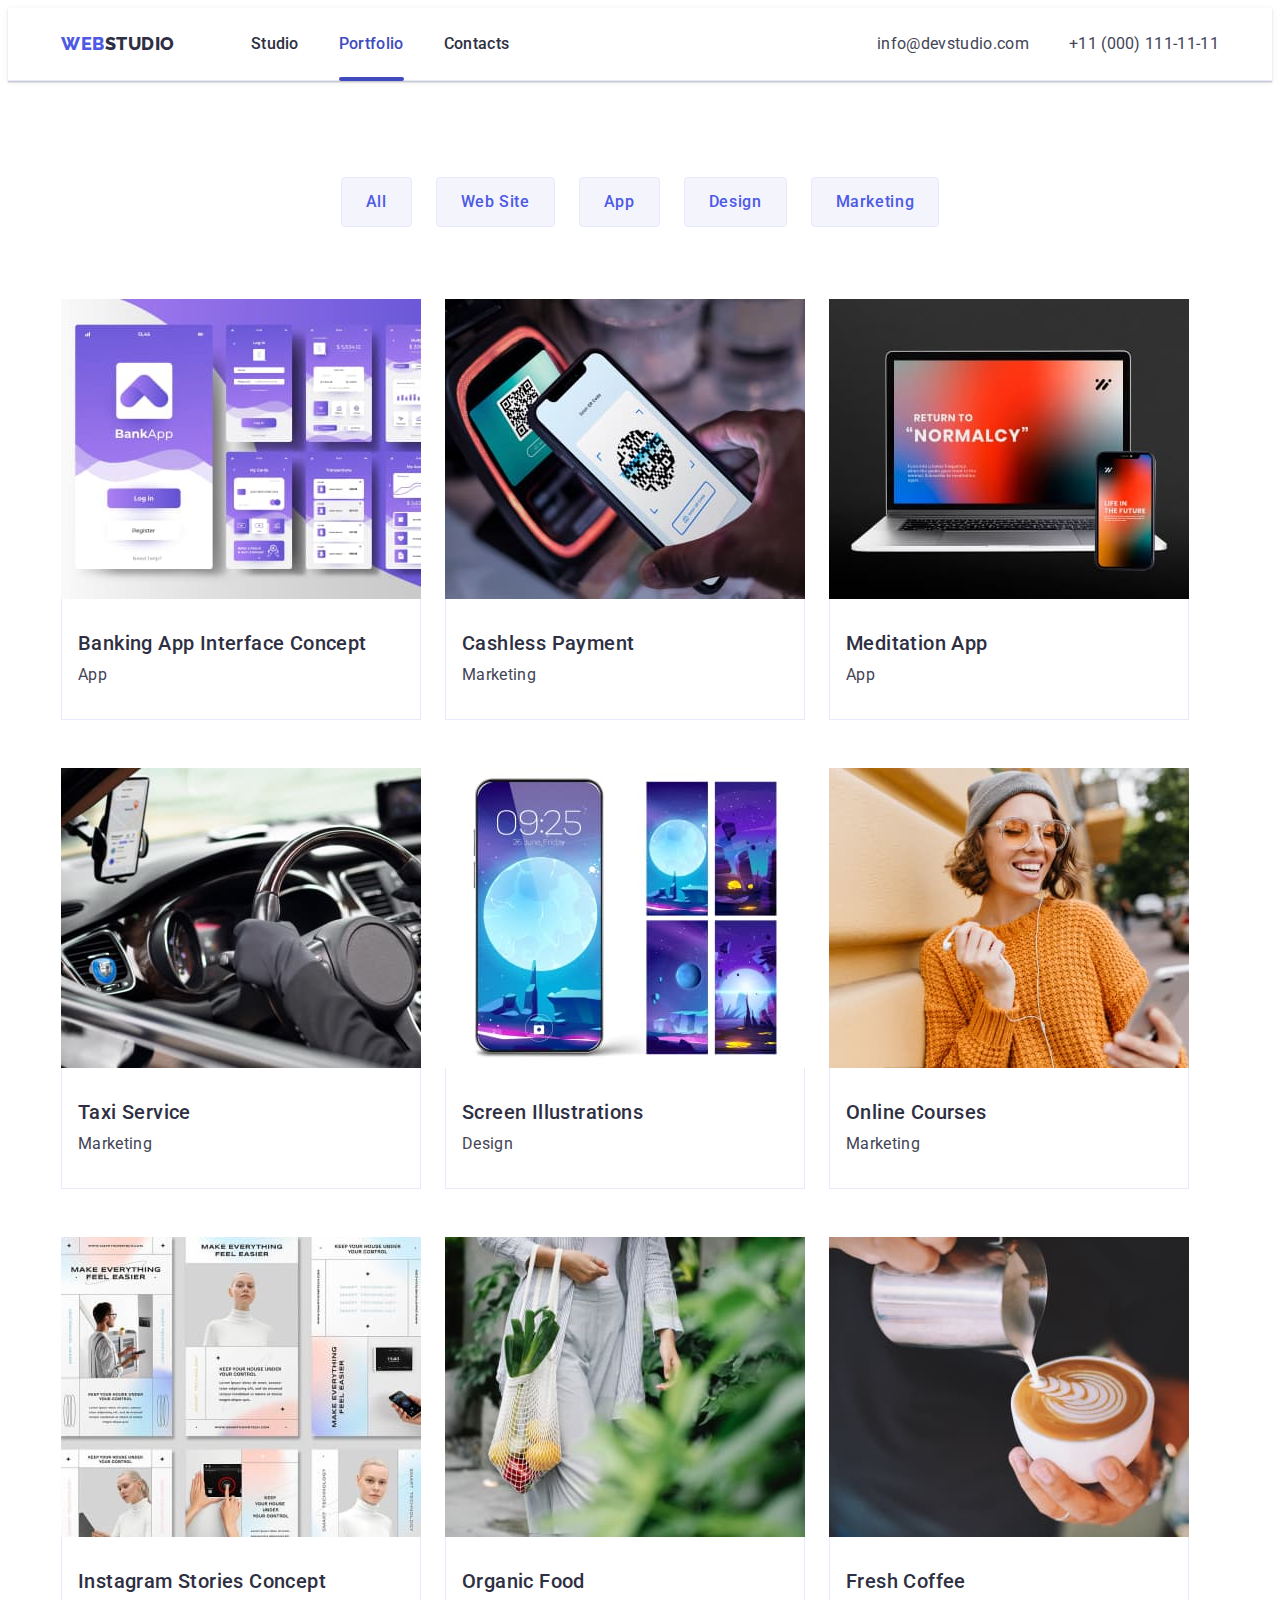
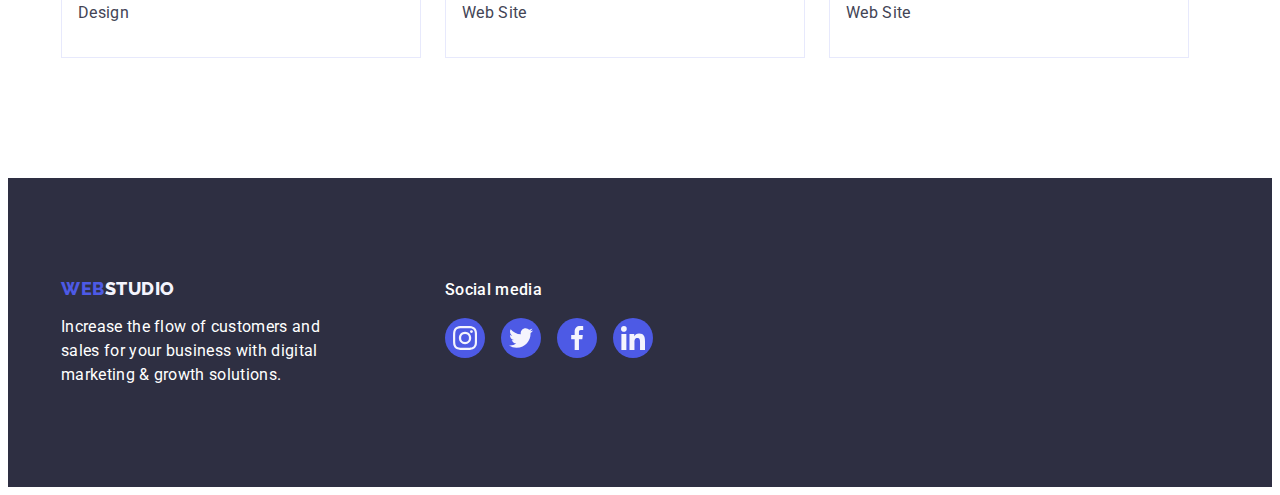
==== portfolio.html @ d09ba8a0 "init" ====
<!DOCTYPE html>
<html lang="en">

<head>
    <meta charset="UTF-8" />
    <meta http-equiv="X-UA-Compatible" content="IE=edge" />
    <meta name="viewport" content="width=device-width, initial-scale=1.0" />
    <title>Portfolio</title>
    <link rel="preconnect" href="https://fonts.googleapis.com">
    <link rel="preconnect" href="https://fonts.gstatic.com" crossorigin>
    <link href="https://fonts.googleapis.com/css2?family=Raleway:wght@800&family=Roboto:wght@400;500;700&display=swap"
        rel="stylesheet">
    <link rel="stylesheet" href="https://cdnjs.cloudflare.com/ajax/libs/modern-normalize/1.1.0/modern-normalize.min.css"
        integrity="sha512-wpPYUAdjBVSE4KJnH1VR1HeZfpl1ub8YT/NKx4PuQ5NmX2tKuGu6U/JRp5y+Y8XG2tV+wKQpNHVUX03MfMFn9Q=="
        crossorigin="anonymous" referrerpolicy="no-referrer" />
    <link rel="stylesheet" href="./css/styles.css" />
</head>

<body>
    <!-- start header -->
    <header class="header">
        <div class="header-container container">
            <nav class="header-nav">
                <a href="./index.html" class="logo link">Web<span class="logo-dark">Studio</span></a>
                <ul class="header-list list">
                    <li class="header-list-item">
                        <a class="header-item link" href="./index.html">Studio</a>
                    </li>
                    <li class="header-list-item">
                        <a class="header-item link active" href="./portfolio.html">Portfolio</a>
                    </li>
                    <li class="header-list-item">
                        <a class="header-item link" href="">Contacts</a>
                    </li>
                </ul>
            </nav>
            <address class="address">
                <ul class="address-list list">
                    <li class="address-list-item">
                        <a class="address-link link" href="mailto:info@devstudio.com">info@devstudio.com</a>
                    </li>
                    <li class="address-list-item">
                        <a class="address-link link" href="tel:+110001111111">+11 (000) 111-11-11</a>
                    </li>
                </ul>
            </address>
        </div>
    </header>
    <!-- start main -->

    <main>
        <!-- filters -->
        <!-- <aside></aside> -->
        <section class="section-portfolio">
            <div class="container">
                <h1 class="visually-hidden">Portfolio</h1>
                <ul class="filter-list list">
                    <li class="filter-list-item"><button class="btn-filter" type="button">All</button></li>
                    <li class="filter-list-item"><button class="btn-filter" type="button">Web Site</button></li>
                    <li class="filter-list-item"><button class="btn-filter" type="button">App</button></li>
                    <li class="filter-list-item"><button class="btn-filter" type="button">Design</button></li>
                    <li class="filter-list-item"><button class="btn-filter" type="button">Marketing</button></li>
                </ul>
                <ul class="advantages list">
                    <li class="advantages-list">
                        <a class="advantages-item link" href="">
                            <div class="card-thumb">
                                <img class="advantages-images" src="./images/portfolio/bankapp.jpg"
                                    alt="Cashless Payment" width="360" />
                                <p class="overlay-text">14 Stylish and User-Friendly App Design Concepts · Task
                                    Manager App · Calorie Tracker App · Exotic Fruit Ecommerce App · Cloud Storage App
                                </p>
                            </div>
                            <div class="card-item">
                                <h2 class="advantages-title">Banking App Interface Concept</h2>
                                <p class="advantages-p">App</p>
                            </div>
                        </a>
                    </li>
                    <li class="advantages-list">
                        <a class="advantages-item link" href="">
                            <div class="card-thumb">
                                <img class="advantages-images" src="./images/portfolio/payment.jpg"
                                    alt="Cashless Payment" width="360" />
                                <p class="overlay-text">14 Stylish and User-Friendly App Design Concepts · Task
                                    Manager App · Calorie Tracker App · Exotic Fruit Ecommerce App · Cloud Storage App
                                </p>
                            </div>
                            <div class="card-item">
                                <h2 class="advantages-title">Cashless Payment</h2>
                                <p class="advantages-p">Marketing</p>
                            </div>
                        </a>
                    </li>
                    <li class="advantages-list">
                        <a class="advantages-item link" href="">
                            <div class="card-thumb">
                                <img class="advantages-images" src="./images/portfolio/meditation.jpg"
                                    alt="Meditation App" width="360" />
                                <p class="overlay-text">14 Stylish and User-Friendly App Design Concepts · Task
                                    Manager App · Calorie Tracker App · Exotic Fruit Ecommerce App · Cloud Storage App
                                </p>
                            </div>
                            <div class="card-item">
                                <h2 class="advantages-title">Meditation App</h2>
                                <p class="advantages-p">App</p>
                            </div>
                        </a>
                    </li>
                    <li class="advantages-list">
                        <a class="advantages-item link" href="">
                            <div class="card-thumb">
                                <img class="advantages-images" src="./images/portfolio/taxi.jpg" alt="Taxi Service"
                                    width="360" />
                                <p class="overlay-text">14 Stylish and User-Friendly App Design Concepts · Task
                                    Manager App · Calorie Tracker App · Exotic Fruit Ecommerce App · Cloud Storage App
                                </p>
                            </div>
                            <div class="card-item">
                                <h2 class="advantages-title">Taxi Service</h2>
                                <p class="advantages-p">Marketing</p>
                            </div>
                        </a>
                    </li>
                    <li class="advantages-list">
                        <a class="advantages-item link" href="">
                            <div class="card-thumb">
                                <img class="advantages-images" src="./images/portfolio/screenillustrations.jpg"
                                    alt="Screen Illustrations" width="360" />
                                <p class="overlay-text">14 Stylish and User-Friendly App Design Concepts · Task
                                    Manager App · Calorie Tracker App · Exotic Fruit Ecommerce App · Cloud Storage App
                                </p>
                            </div>
                            <div class="card-item">
                                <h2 class="advantages-title">Screen Illustrations</h2>
                                <p class="advantages-p">Design</p>
                            </div>
                        </a>
                    </li>
                    <li class="advantages-list">
                        <a class="advantages-item link" href="">
                            <div class="card-thumb">
                                <img class="advantages-images" src="./images/portfolio/onlinecourses.jpg"
                                    alt="Screen Illustrations" width="360" />
                                <p class="overlay-text">14 Stylish and User-Friendly App Design Concepts · Task
                                    Manager App · Calorie Tracker App · Exotic Fruit Ecommerce App · Cloud Storage App
                                </p>
                            </div>
                            <div class="card-item">
                                <h2 class="advantages-title">Online Courses</h2>
                                <p class="advantages-p">Marketing</p>
                            </div>
                        </a>
                    </li>
                    <li class="advantages-list">
                        <a class="advantages-item link" href="">
                            <div class="card-thumb">
                                <img class="advantages-images" src="./images/portfolio/instagramconcept.jpg"
                                    alt="Instagram Stories Concept" width="360" />
                                <p class="overlay-text">14 Stylish and User-Friendly App Design Concepts · Task
                                    Manager App · Calorie Tracker App · Exotic Fruit Ecommerce App · Cloud Storage App
                                </p>
                            </div>
                            <div class="card-item">
                                <h2 class="advantages-title">Instagram Stories Concept</h2>
                                <p class="advantages-p">Design</p>
                            </div>
                        </a>
                    </li>
                    <li class="advantages-list">
                        <a class="advantages-item link" href="">
                            <div class="card-thumb">
                                <img class="advantages-images" src="./images/portfolio/organicfood.jpg"
                                    alt="Organic Food" width="360" />
                                <p class="overlay-text">14 Stylish and User-Friendly App Design Concepts · Task
                                    Manager App · Calorie Tracker App · Exotic Fruit Ecommerce App · Cloud Storage App
                                </p>
                            </div>
                            <div class="card-item">
                                <h2 class="advantages-title">Organic Food</h2>
                                <p class="advantages-p">Web Site</p>
                            </div>
                        </a>
                    </li>
                    <li class="advantages-list">
                        <a class="advantages-item link" href="">
                            <div class="card-thumb">
                                <img class="advantages-images" src="./images/portfolio/freshcoffee.jpg"
                                    alt="Fresh Coffee" width="360" />
                                <p class="overlay-text">14 Stylish and User-Friendly App Design Concepts · Task
                                    Manager App · Calorie Tracker App · Exotic Fruit Ecommerce App · Cloud Storage App
                                </p>
                            </div>
                            <div class="card-item">
                                <h2 class="advantages-title">Fresh Coffee</h2>
                                <p class="advantages-p">Web Site</p>
                            </div>
                        </a>
                    </li>
                </ul>
            </div>
        </section>
    </main>

    <!-- start footer -->
    <footer class="footer">
        <div class="footer-container container">
            <div class="footer-left-section">
                <a class="logo link footer-logo" href="./index.html">Web<span class="logo-light">Studio</span></a>
                <p class="footer-text">
                    Increase the flow of customers and sales for your business with
                    digital marketing & growth solutions.
                </p>
            </div>
            <div class="social-media">
                <p class="media-title">Social media</p>
                <ul class="socials footer-socials list">
                    <li class="socials-item">
                        <a class="socials-footer-link link" href="" aria-label="Instagram icon">
                            <svg class="socials-icon" width="24" height="24">
                                <use href="./images/icons/icons.svg#instagram"></use>
                            </svg>
                        </a>
                    </li>
                    <li class="socials-item">
                        <a class="socials-footer-link link" href="" aria-label="Twitter icon">
                            <svg class="socials-icon" width="24" height="24">
                                <use href="./images/icons/icons.svg#twitter"></use>
                            </svg>
                        </a>
                    </li>
                    <li class="socials-item">
                        <a class="socials-footer-link link" href="" aria-label="Facebook icon">
                            <svg class="socials-icon" width="24" height="24">
                                <use href="./images/icons/icons.svg#facebook"></use>
                            </svg>
                        </a>
                    </li>
                    <li class="socials-item">
                        <a class="socials-footer-link link" href="" aria-label="Linkedin icon">
                            <svg class="socials-icon" width="24" height="24">
                                <use href="./images/icons/icons.svg#linkedin"></use>
                            </svg>
                        </a>
                    </li>
                </ul>
            </div>
        </div>
    </footer>
</body>

</html>
---- css/styles.css ----
/**
  |============================
  | default classes
  |============================
*/
/* main text color #2E2F42 */
/* secondary text color #434455 */
/* white text color #FFFFFF */
/* accent bgc #4D5AE5 */
/* secondary bgc #F4F4FD */

:root {
    --main-text-color: #2e2f42;
    --color-navy-blue-modal: rgba(46, 47, 66, 0.4);
    --secondary-text-color: #434455;
    --white-text-color: #ffffff;
    --accent-bgc: #4d5ae5;
    --secondary-bgc: #f4f4fd;
    --ocean-text-color: #404bbf;
    --border-btn-color: #e7e9fc;
    --secondary-green-color: #31d0aa;
    --light-slate-color: #8e8f99;
    --cubic-bezier: 250ms cubic-bezier(0.4, 0, 0.2, 1);
    --color-dairy: #fcfcfc;
}

body {
    background-color: #ffffff;
    color: var(--secondary-text-color);
    font-family: Roboto, sans-serif;
    letter-spacing: 0.02em;
}

h1,
h2,
h3,
h4,
h5,
h6,
p {
    margin: 0;
}

img {
    display: block;
}

button {
    cursor: pointer;
}

.list {
    list-style: none;
    margin: 0;
    padding: 0;
}

.link {
    text-decoration: none;
    color: inherit;
}

.container {
    width: 1158px;
    /* max-width: 1140px; */
    margin-left: auto;
    margin-right: auto;
    padding: 0 15px;

    /* outline: 2px solid tomato;
    outline-offset: -2px; */
}

.visually-hidden {
    position: absolute;
    width: 1px;
    height: 1px;
    margin: -1px;
    border: 0;
    padding: 0;

    white-space: nowrap;
    clip-path: inset(100%);
    clip: rect(0 0 0 0);
    overflow: hidden;
}

/**
  |============================
  | header
  |============================
*/

.header {
    /* padding-top: 24px;
    padding-bottom: 24px; */
    border-bottom: 1px solid #e7e9fc;
    box-shadow: 0px 2px 1px rgba(46, 47, 66, 0.08),
        0px 1px 1px rgba(46, 47, 66, 0.16), 0px 1px 6px rgba(46, 47, 66, 0.08);
}

.header-container {
    display: flex;
    align-items: center;
}

.header-nav {
    display: flex;
    align-items: center;
}

.address-list {
    display: flex;
    align-items: center;
}

.address {
    margin-left: auto;
}

.logo {
    padding: 24px 0;
    display: inline-block;
    margin-right: 76px;
    color: var(--accent-bgc);
    font-family: Raleway, sans-serif;
    font-size: 18px;
    font-weight: 800;
    letter-spacing: 0.03em;
    line-height: 1.17;
    text-transform: uppercase;
}

.footer-logo {
    display: inline-block;
    margin-right: 0;
    margin-bottom: 16px;
    padding: 0;
    color: var(--accent-bgc);
    font-family: Raleway, sans-serif;
    font-size: 18px;
    font-weight: 800;
    letter-spacing: 0.03em;
    line-height: 1.17;
    text-transform: uppercase;
}

.logo-dark {
    color: var(--main-text-color);
}

.header-item {
    display: block;
    padding: 24px 0;

    color: var(--main-text-color);
    font-size: 16px;
    letter-spacing: 0.02em;
    line-height: 1.5;
    font-weight: 500;

    transition: color var(--cubic-bezier);
}

.address-list {
    font-size: 16px;
    letter-spacing: 0.02em;
    line-height: 1.5;
}

.address-list-item:not(:last-child) {
    /* outline: 1px solid tomato; */
    margin-right: 40px;
}

.address-link {
    padding: 24px 0;
    display: block;
    transition: color var(--cubic-bezier);
}

.site-item {
    color: var(--secondary-text-color);
}

.header-list {
    display: flex;
    align-items: center;
}

.header-list-item:not(:last-child) {
    margin-right: 40px;
}
/* 
.header-list li {
    outline: 1px solid tomato;
} */

.header-list a:hover,
.header-list a:focus {
    color: var(--ocean-text-color);
}

.address-list a:hover,
.address-list a:focus {
    color: var(--ocean-text-color);
}

.address {
    font-style: normal;
}

/* header underline */

.header-item::after {
    position: absolute;
    left: 0;
    bottom: -1px;
    content: '';
    display: block;
    width: 100%;
    height: 4px;
    border-radius: 2px;
    background-color: var(--ocean-text-color);
    opacity: 0;
}

.header-item.active {
    color: var(--ocean-text-color);
}

.header-item.active::after {
    opacity: 1;
}

.header-item {
    position: relative;
}

/**
  |============================
  | section hero
  |============================
*/

.section {
    padding-top: 120px;
    padding-bottom: 120px;
}

.work {
    padding-top: 0;
}

.hero {
    color: var(--white-text-color);
    font-size: 56px;
    letter-spacing: 0.02em;
    line-height: 1.07;
    text-align: center;
    margin: 0 auto;
    margin-bottom: 48px;
    max-width: 496px;
}

.btn {
    display: block;
    margin: 0 auto;
    min-width: 169px;
    height: 56px;

    border: none;
    border-radius: 4px;
    font-family: inherit;
    color: var(--white-text-color);
    font-size: 16px;
    font-weight: 500;
    letter-spacing: 0.04em;
    background-color: var(--accent-bgc);
    line-height: 1.5;
    cursor: pointer;
    transition: background-color var(--cubic-bezier);
}

.btn:focus,
.btn:hover {
    background-color: var(--ocean-text-color);
    box-shadow: 0px 3px 1px rgba(0, 0, 0, 0.1), 0px 2px 1px rgba(0, 0, 0, 0.08),
        0px 2px 2px rgba(0, 0, 0, 0.12);
    /* border: none; */
}

.btn-filter {
    padding: 12px 24px;
    font-family: inherit;
    color: var(--accent-bgc);
    font-size: 16px;
    font-weight: 500;
    letter-spacing: 0.04em;
    background-color: var(--secondary-bgc);
    line-height: 1.5;
    cursor: pointer;
    border: 1px solid var(--border-btn-color);
    border-radius: 4px;

    transition: color var(--cubic-bezier), background-color var(--cubic-bezier),
        border-color var(--cubic-bezier), box-shadow var(--cubic-bezier);
}

.btn-filter:focus,
.btn-filter:hover {
    color: var(--white-text-color);
    background-color: var(--ocean-text-color);
    border: 1px solid transparent;
    box-shadow: 0px 3px 1px rgba(0, 0, 0, 0.1), 0px 2px 1px rgba(0, 0, 0, 0.08),
        0px 2px 2px rgba(0, 0, 0, 0.12);
}

.section-hero {
    padding: 188px 0;
    margin: 0 auto;
    max-width: 1440px;

    color: var(--main-text-color);
    /* font-size: 36px; */
    height: 600px;
    /* letter-spacing: 0.02em;
    line-height: 1.11; */
    text-align: center;
    background-color: var(--main-text-color);
    /* min-width: 1440px; */
    background-image: linear-gradient(
            rgba(46, 47, 66, 0.7),
            rgba(46, 47, 66, 0.7)
        ),
        url(../images/header/people-office.jpg);
    background-repeat: no-repeat;
    background-size: cover;
    background-position: center;
}

/**
  |============================
  | section our advantages
  |============================
*/

.advantages-title {
    color: var(--main-text-color);
    font-size: 20px;
    letter-spacing: 0.02em;
    line-height: 1.2;
    font-weight: 500;
    margin-bottom: 8px;
}

.advantages-p {
    color: var(--secondary-text-color);
    letter-spacing: 0.02em;
    line-height: 1.5;
}

.section-advantages-list {
    display: flex;
}

.advantages-list-item {
    width: 264px;
}

.advantages-list-item:not(:last-child) {
    margin-right: 24px;
}

.advantages-icons {
    margin-bottom: 8px;
    min-width: 264px;
    min-height: 112px;
    display: flex;
    align-items: center;
    justify-content: center;
    border-radius: 4px;
    background-color: var(--secondary-bgc);
}

.antenna {
    width: 64px;
    height: 64px;
}

/**
  |============================
  | section what are we doing and our team
  |============================
*/

.section-works,
.title-team,
.customers-title {
    margin-bottom: 72px;

    color: var(--main-text-color);
    font-weight: 700;
    font-size: 36px;
    letter-spacing: 0.02em;
    line-height: 1.1;
    text-align: center;
    text-transform: capitalize;
}

.section-works-list {
    display: flex;
}

.works-list-item:not(:last-child) {
    margin-right: 24px;
}

.section-team {
    background-color: var(--secondary-bgc);
}

.our-title {
    margin-bottom: 8px;

    color: var(--main-text-color);
    font-size: 20px;
    font-weight: 500;
    letter-spacing: 0.02em;
    line-height: 1.2;
    text-align: center;
}

.section-p {
    color: var(--secondary-text-color);
    letter-spacing: 0.02em;
    line-height: 1.5;
    font-size: 16px;
    text-align: center;
    margin-bottom: 8px;
}

.team-item {
    background-color: var(--white-text-color);
    border-radius: 0px 0px 4px 4px;
    box-shadow: 0px 1px 6px rgba(46, 47, 66, 0.08),
        0px 1px 1px rgba(46, 47, 66, 0.16), 0px 2px 1px rgba(46, 47, 66, 0.08);
}

.team-item:not(:last-child) {
    margin-right: 24px;
}

.section-item {
    display: flex;
}

.card-info {
    padding: 32px 0px;
}

.socials {
    display: flex;
    justify-content: center;
    align-items: center;
    gap: 24px;
    /* padding-left: 16px;
    padding-right: 16px; */
}

.socials-link {
    display: flex;
    gap: 24px;
    align-items: center;
    justify-content: center;
    width: 40px;
    height: 40px;
    background-color: var(--accent-bgc);
    color: #f4f4fd;
    border-radius: 50%;
    transition: background-color var(--cubic-bezier);
}

.socials-icon {
    fill: var(--secondary-bgc);
}

.socials-link:hover,
.socials-link:focus {
    background-color: var(--ocean-text-color);
}

.socials-footer-link {
    display: flex;
    gap: 24px;
    align-items: center;
    justify-content: center;
    width: 40px;
    height: 40px;
    background-color: var(--accent-bgc);
    color: #f4f4fd;
    border-radius: 50%;
    transition: background-color var(--cubic-bezier);
}

.socials-footer-link:hover,
.socials-footer-link:focus {
    background-color: var(--secondary-green-color);
}

/**
  |============================
  | Customers
  |============================
*/

.customers-link-item {
    /* fill: var(--light-slate-color); */
    fill: currentColor;
}

.customers-list {
    display: flex;
    gap: 24px;
    align-items: center;
    justify-content: center;
}

.customers-list-item {
    width: calc((100% - 120px) / 6);
    height: 88px;
    display: block;
}
.customers-icons {
    width: 100%;
    height: 100%;
    color: var(--light-slate-color);
    border: 1px solid var(--light-slate-color);
    border-radius: 4px;
    display: flex;
    align-items: center;
    justify-content: center;
    transition: border-color var(--cubic-bezier), color var(--cubic-bezier);
}

.customers-icons:hover,
.customers-icons:focus {
    fill: var(--ocean-text-color);
    color: var(--ocean-text-color);
    border: 1px solid var(--ocean-text-color);
    border-color: var(--ocean-text-color);
}

.customers-link-item:hover,
.customers-link-item:focus,
.customers-link-item:active {
    fill: currentColor;
    /* color: var(--ocean-text-color); */
    /* border: 1px solid var(--ocean-text-color); */
    /* border-color: var(--ocean-text-color); */
}

/**
  |============================
  | footer
  |============================
*/
.footer {
    background-color: var(--main-text-color);
    padding: 100px 0;
}

.logo-light {
    color: var(--secondary-bgc);
}

.footer p {
    color: var(--white-text-color);
    font-size: 16px;
    letter-spacing: 0.02em;
    line-height: 1.5;
}

.footer-text {
    width: 264px;
}

.footer-left-section {
    margin-right: 120px;
}

.media-title {
    color: var(--white-text-color);
    letter-spacing: 0.02em;
    line-height: 1.5;
    font-size: 16px;
    font-weight: 500;
    margin-bottom: 16px;
}

.footer-container {
    display: flex;
    align-items: baseline;
}

.footer-socials {
    gap: 16px;
}

/**
  |============================
  | portfolio
  |============================
*/

.filter-list {
    display: flex;
    justify-content: center;
    margin-bottom: 72px;
}

.advantages {
    display: flex;
    flex-wrap: wrap;
}

.advantages-item {
    display: block;
    transition: box-shadow var(--cubic-bezier);
}

.advantages-item:hover,
.advantages-item:focus {
    box-shadow: 0px 1px 6px rgba(46, 47, 66, 0.08),
        0px 1px 1px rgba(46, 47, 66, 0.16), 0px 2px 1px rgba(46, 47, 66, 0.08);
}

.advantages-title {
    margin-bottom: 8px;
}

.advantages-list {
    margin-right: 24px;
    margin-bottom: 48px;
}

.advantages-list:nth-child(3n) {
    margin-right: 0;
}
.advantages-list:nth-child(n + 7) {
    margin-bottom: 0;
}

.filter-list-item:not(:last-child) {
    margin-right: 24px;
}

.section-portfolio {
    padding: 96px 0 120px;
}

.card-item {
    padding: 32px 16px;
    border: 1px solid var(--border-btn-color);
    border-top: none;
}

/**
  |============================
  | Hover card
  |============================
*/

.card-thumb {
    position: relative;
    overflow: hidden;
}

.overlay-text {
    color: var(--secondary-bgc);
    background-color: var(--accent-bgc);

    font-size: 16px;
    font-weight: 400;
    line-height: 1.5;
    letter-spacing: 0.02em;

    width: 100%;
    height: 100%;
    padding: 40px 32px;

    position: absolute;
    top: 0;
    left: 0;
    transform: translateY(100%);
    transition: transform var(--cubic-bezier);
}

.advantages-item:hover .overlay-text,
.advantages-item:focus .overlay-text {
    transform: translateY(0%);
}

/**
  |============================
  | Modal js
  |============================
*/
.backdrop {
    background-color: var(--color-navy-blue-modal);

    width: 100%;
    height: 100%;

    opacity: 1;
    position: fixed;
    top: 0;
    left: 0;
    transition: opacity var(--cubic-bezier), visibility var(--cubic-bezier);
}

.backdrop.is-hidden {
    visibility: hidden;
    opacity: 0;
    pointer-events: none;
}

.modal-btn {
    margin-top: 30px;
    margin-bottom: 30px;
}

.modal {
    background-color: var(--color-dairy);

    position: absolute;
    top: 50%;
    left: 50%;
    transform: translate(-50%, -50%) scale(1);
    transition: transform var(--cubic-bezier);

    width: 408px;
    min-height: 576px;
    box-shadow: 0px 1px 1px rgba(0, 0, 0, 0.14), 0px 1px 3px rgba(0, 0, 0, 0.12),
        0px 2px 1px rgba(0, 0, 0, 0.2);
    border-radius: 4px;
}

.backdrop.is-hidden .modal {
    opacity: 0;
    transform: translateX(-50%) translateY(70%);
}

.modal-close-btn {
    background-color: var(--border-btn-color);
    color: var(--color-navy-blue);

    width: 24px;
    height: 24px;
    display: flex;
    align-items: center;
    justify-content: center;
    padding: 0;

    border-radius: 50%;
    border: 1px solid rgba(0, 0, 0, 0.1);

    position: absolute;
    top: 24px;
    right: 24px;
    transition: background-color var(--cubic-bezier), border var(--cubic-bezier);
}

.modal-close-btn:hover,
.modal-close-btn:focus {
    background-color: var(--ocean-text-color);
    color: var(--border-btn-color);

    /* border-color: transparent; */
    border: none;
}

.modal-close-icon {
    fill: currentColor;
    transition: fill var(--cubic-bezier);
}

.modal-close-btn:hover .modal-close-icon,
.modal-close-btn:focus .modal-close-icon {
    fill: #ffffff;
}
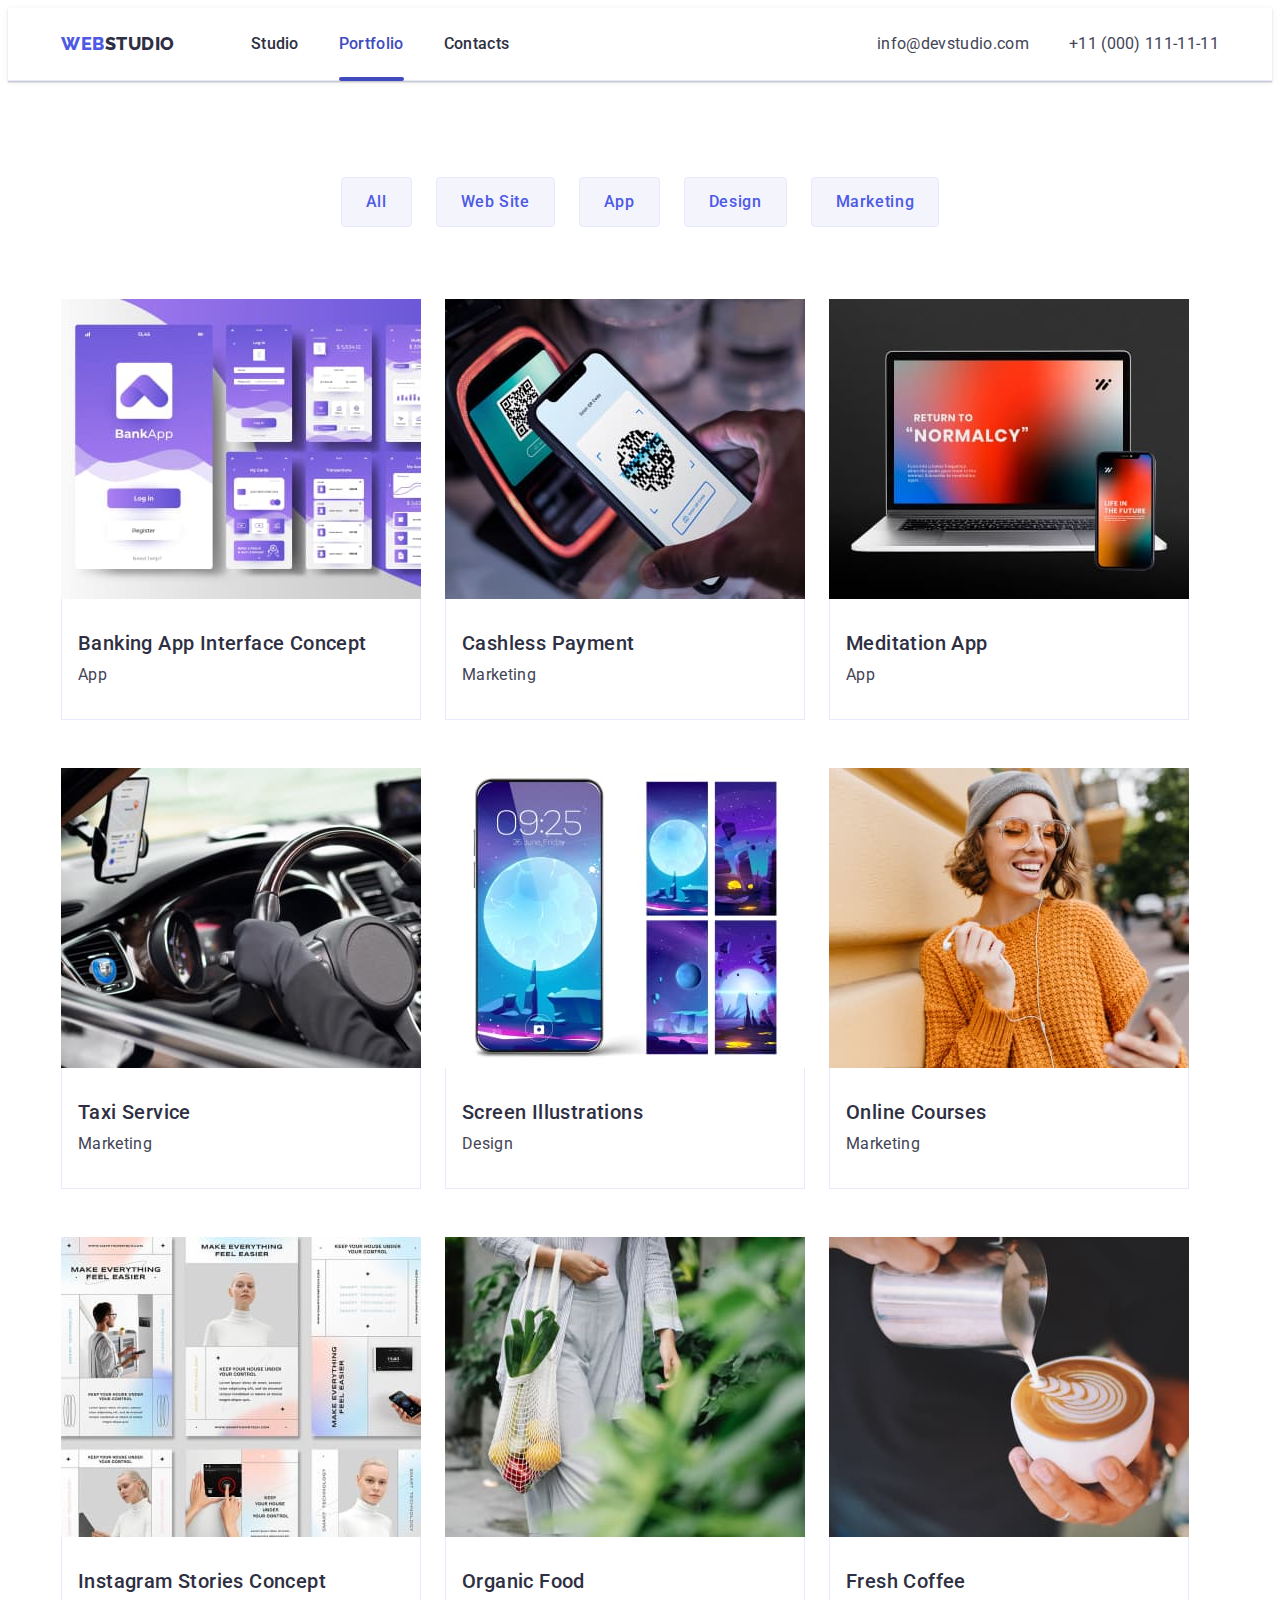
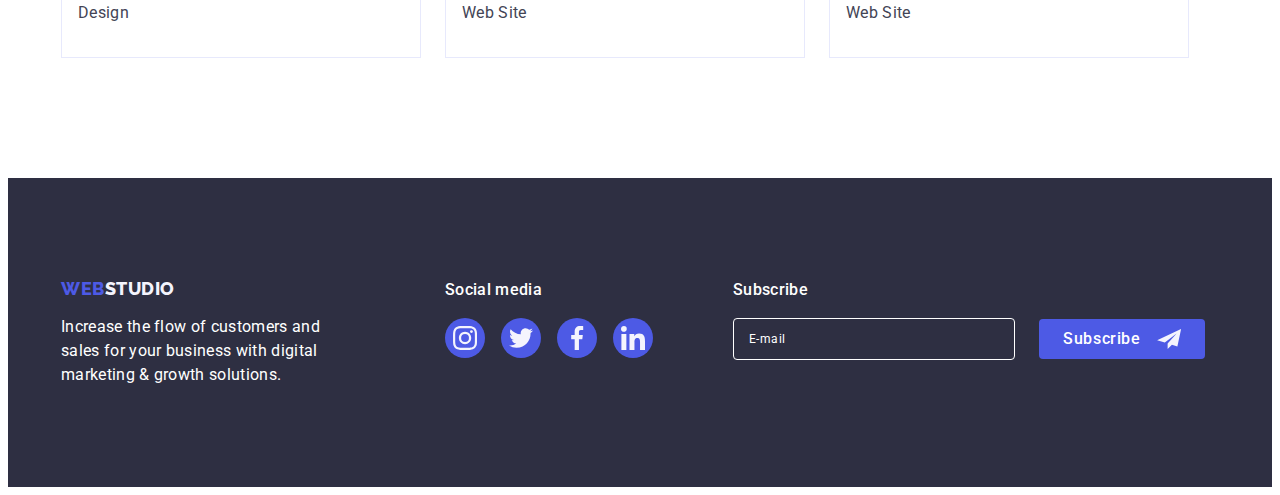
==== commit dbcdbc4a: "upt1" ====
--- a/portfolio.html
+++ b/portfolio.html
@@ -245,6 +245,22 @@
                     </li>
                 </ul>
             </div>
+            <form class="foo-form" autocomplete="off">
+                <p class="media-title">Subscribe</p>
+                <div class="footer-subscribe">
+                    <label class="subscribe-label" for="email">
+                        <input class="subscribe-form-input" type="email" name="email" placeholder=" ">
+                        <span class="subscribe-span">E-mail</span>
+                    </label>
+                    <button class="btn-subscribe " type="submit">
+                        <span>Subscribe</span>
+                        <svg class="socials-icon" width="24" height="20">
+                            <use href="./images/icons/icons.svg#icon-foo-mess"></use>
+                        </svg>
+                    </button>
+                </div>
+            </form>
+
         </div>
     </footer>
 </body>
--- a/css/styles.css
+++ b/css/styles.css
@@ -468,6 +468,10 @@
     padding-right: 16px; */
 }
 
+.social-media {
+    margin-right: 80px;
+}
+
 .socials-link {
     display: flex;
     gap: 24px;
@@ -744,6 +748,9 @@
     box-shadow: 0px 1px 1px rgba(0, 0, 0, 0.14), 0px 1px 3px rgba(0, 0, 0, 0.12),
         0px 2px 1px rgba(0, 0, 0, 0.2);
     border-radius: 4px;
+
+    padding: 0 24px;
+    padding-top: 72px;
 }
 
 .backdrop.is-hidden .modal {
@@ -789,3 +796,243 @@
 .modal-close-btn:focus .modal-close-icon {
     fill: #ffffff;
 }
+
+/* Inside modal */
+
+.modal-title {
+    color: var(--main-text-color);
+    font-size: 16px;
+    font-weight: 500;
+    text-align: center;
+    line-height: 1.5;
+    letter-spacing: 0.02em;
+
+    margin-bottom: 16px;
+}
+
+.form-fild {
+    /* outline: 1px solid teal; */
+    margin-bottom: 10px;
+    display: flex;
+    flex-direction: column;
+    border-radius: 4px;
+    border-color: var(--main-text-color);
+    height: 40px;
+
+    position: relative;
+}
+
+.form-label {
+    color: var(--light-slate-color);
+    font-size: 12px;
+    line-height: 1.16;
+    letter-spacing: 0.04em;
+
+    margin-bottom: 4px;
+    display: inline-block;
+    position: relative;
+}
+
+textarea {
+    resize: none;
+}
+
+.textarea-comment {
+    display: flex;
+    flex-direction: column;
+    border-radius: 4px;
+    border-color: var(--main-text-color);
+
+    position: relative;
+    margin-bottom: 16px;
+}
+
+.form-label-textarea {
+    height: 120px;
+    width: 360px;
+    padding-top: 8px;
+    padding-left: 16px;
+    outline: none;
+    border: 1px solid var(--color-navy-blue-modal);
+    border-radius: 4px;
+}
+
+.form-fild textarea::placeholder {
+    padding-top: 8px;
+    padding-left: 16px;
+
+    color: var(--color-navy-blue-modal);
+    font-size: 12px;
+    line-height: 1.16;
+    letter-spacing: 0.04em;
+}
+
+.form-input:focus,
+.form-label-textarea:focus {
+    border-color: var(--accent-bgc);
+}
+
+.form-icon {
+    position: absolute;
+    display: block;
+    top: 50%;
+    left: 16px;
+    transform: translateY(-50%);
+    fill: currentColor;
+    pointer-events: none;
+    transition: var(--cubic-bezier);
+}
+
+.modal-svg-container {
+    position: relative;
+    margin-bottom: 8px;
+    width: 360px;
+    height: 40px;
+}
+
+.form-input {
+    width: 100%;
+    height: 100%;
+    border: 1px solid var(--color-navy-blue-modal);
+    border-radius: 4px;
+    outline: none;
+    padding: 0;
+    padding-left: 38px;
+
+    transition: border-color var(--cubic-bezier);
+}
+
+.form-input:focus ~ .form-icon {
+    fill: var(--accent-bgc);
+}
+.policy {
+    padding-left: 8px;
+}
+
+.policy-a {
+    color: var(--accent-bgc);
+}
+
+.checkbox-input {
+    appearance: none;
+}
+
+.unchecked {
+    opacity: 1;
+}
+
+.checked {
+    opacity: 0;
+}
+
+.checkbox-input:checked + .checked-icon > .unchecked {
+    opacity: 0;
+}
+.checkbox-input:checked + .checked-icon > .checked {
+    opacity: 1;
+}
+
+.checkbox-cobtainer {
+    display: flex;
+    align-items: center;
+    text-align: center;
+}
+
+.policy-label {
+    display: flex;
+    align-items: center;
+    justify-content: flex-start;
+    margin-bottom: 24px;
+}
+
+.btn-modal {
+    margin-bottom: 24px;
+}
+
+/* footer subscribe */
+
+.subscribe-label {
+    position: relative;
+    color: var(--white-text-color);
+}
+
+.subscribe-form-input {
+    background-color: transparent;
+    border: 1px solid var(--white-text-color);
+    border-radius: 4px;
+    color: var(--white-text-color);
+    outline: transparent;
+
+    width: 264px;
+    height: 40px;
+
+    padding: 0;
+    padding-left: 16px;
+}
+
+/* Складна конструкція для фіксування span після наповненням контентом інпуту */
+.subscribe-form-input:focus ~ .subscribe-span,
+.subscribe-form-input:not(:placeholder-shown) + .subscribe-span {
+    transform: translateY(-33px);
+    transition: var(--cubic-bezier);
+}
+
+.subscribe-span {
+    background-color: var(--main-text-color);
+    font-size: 12px;
+    line-height: 2;
+    letter-spacing: 0.04em;
+    left: 14px;
+    transform: translateY(-50%);
+    transition: var(--cubic-bezier);
+    transform-origin: left center;
+
+    position: absolute;
+    top: 50%;
+    transform: translateY(-50%);
+    padding: 0;
+    padding-left: 2px;
+    padding-right: 2px;
+}
+
+/* .footer-subscribe:focus-within .subscribe-span {
+    transform: translateY(-33px);
+    transition: var(--cubic-bezier);
+} */
+
+.btn-subscribe {
+    display: flex;
+    align-items: center;
+    text-align: center;
+    gap: 16px;
+    min-width: 165px;
+    height: 40px;
+
+    padding-top: 8px;
+    padding-bottom: 8px;
+    padding-left: 24px;
+    padding-right: 24px;
+
+    border: none;
+    border-radius: 4px;
+    font-family: inherit;
+    color: var(--white-text-color);
+    font-size: 16px;
+    font-weight: 500;
+    letter-spacing: 0.04em;
+    background-color: var(--accent-bgc);
+    line-height: 1.5;
+    cursor: pointer;
+    transition: background-color var(--cubic-bezier);
+}
+
+.btn-subscribe:hover {
+    background-color: var(--ocean-text-color);
+    transition: background-color var(--cubic-bezier);
+}
+
+.footer-subscribe {
+    display: flex;
+    gap: 24px;
+    align-items: center;
+}
